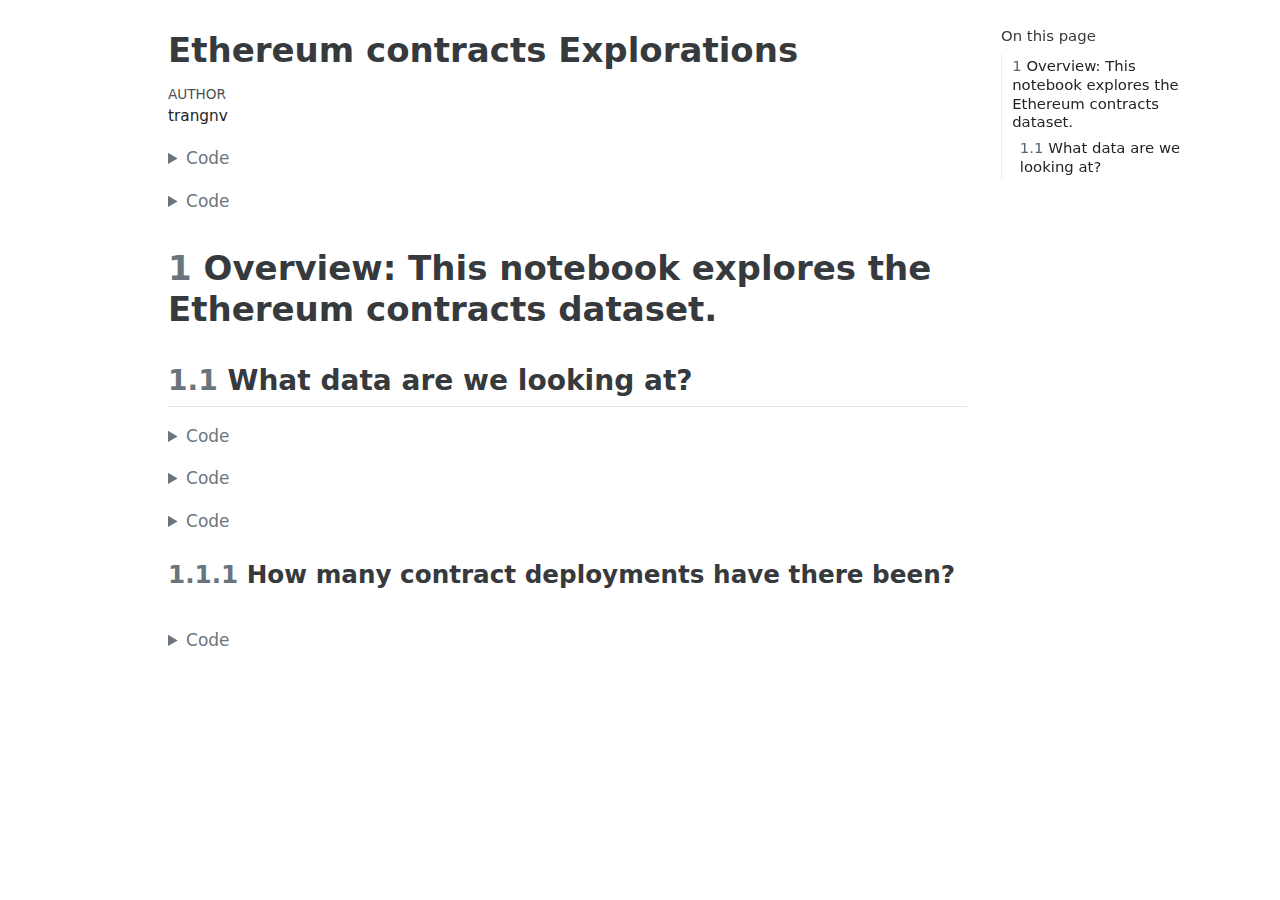
==== notebooks/explore_ethereum_contracts.html @ 3d68c469 "Built site for gh-pages" ====
<!DOCTYPE html>
<html xmlns="http://www.w3.org/1999/xhtml" lang="en" xml:lang="en"><head>

<meta charset="utf-8">
<meta name="generator" content="quarto-1.3.302">

<meta name="viewport" content="width=device-width, initial-scale=1.0, user-scalable=yes">

<meta name="author" content="trangnv">

<title>Ethereum contracts Explorations</title>
<style>
code{white-space: pre-wrap;}
span.smallcaps{font-variant: small-caps;}
div.columns{display: flex; gap: min(4vw, 1.5em);}
div.column{flex: auto; overflow-x: auto;}
div.hanging-indent{margin-left: 1.5em; text-indent: -1.5em;}
ul.task-list{list-style: none;}
ul.task-list li input[type="checkbox"] {
  width: 0.8em;
  margin: 0 0.8em 0.2em -1em; /* quarto-specific, see https://github.com/quarto-dev/quarto-cli/issues/4556 */ 
  vertical-align: middle;
}
/* CSS for syntax highlighting */
pre > code.sourceCode { white-space: pre; position: relative; }
pre > code.sourceCode > span { display: inline-block; line-height: 1.25; }
pre > code.sourceCode > span:empty { height: 1.2em; }
.sourceCode { overflow: visible; }
code.sourceCode > span { color: inherit; text-decoration: inherit; }
div.sourceCode { margin: 1em 0; }
pre.sourceCode { margin: 0; }
@media screen {
div.sourceCode { overflow: auto; }
}
@media print {
pre > code.sourceCode { white-space: pre-wrap; }
pre > code.sourceCode > span { text-indent: -5em; padding-left: 5em; }
}
pre.numberSource code
  { counter-reset: source-line 0; }
pre.numberSource code > span
  { position: relative; left: -4em; counter-increment: source-line; }
pre.numberSource code > span > a:first-child::before
  { content: counter(source-line);
    position: relative; left: -1em; text-align: right; vertical-align: baseline;
    border: none; display: inline-block;
    -webkit-touch-callout: none; -webkit-user-select: none;
    -khtml-user-select: none; -moz-user-select: none;
    -ms-user-select: none; user-select: none;
    padding: 0 4px; width: 4em;
  }
pre.numberSource { margin-left: 3em;  padding-left: 4px; }
div.sourceCode
  {   }
@media screen {
pre > code.sourceCode > span > a:first-child::before { text-decoration: underline; }
}
</style>


<script src="../site_libs/quarto-nav/quarto-nav.js"></script>
<script src="../site_libs/clipboard/clipboard.min.js"></script>
<script src="../site_libs/quarto-search/autocomplete.umd.js"></script>
<script src="../site_libs/quarto-search/fuse.min.js"></script>
<script src="../site_libs/quarto-search/quarto-search.js"></script>
<meta name="quarto:offset" content="../">
<script src="../site_libs/quarto-html/quarto.js"></script>
<script src="../site_libs/quarto-html/popper.min.js"></script>
<script src="../site_libs/quarto-html/tippy.umd.min.js"></script>
<script src="../site_libs/quarto-html/anchor.min.js"></script>
<link href="../site_libs/quarto-html/tippy.css" rel="stylesheet">
<link href="../site_libs/quarto-html/quarto-syntax-highlighting.css" rel="stylesheet" id="quarto-text-highlighting-styles">
<script src="../site_libs/bootstrap/bootstrap.min.js"></script>
<link href="../site_libs/bootstrap/bootstrap-icons.css" rel="stylesheet">
<link href="../site_libs/bootstrap/bootstrap.min.css" rel="stylesheet" id="quarto-bootstrap" data-mode="light">
<script id="quarto-search-options" type="application/json">{
  "location": "sidebar",
  "copy-button": false,
  "collapse-after": 3,
  "panel-placement": "start",
  "type": "textbox",
  "limit": 20,
  "language": {
    "search-no-results-text": "No results",
    "search-matching-documents-text": "matching documents",
    "search-copy-link-title": "Copy link to search",
    "search-hide-matches-text": "Hide additional matches",
    "search-more-match-text": "more match in this document",
    "search-more-matches-text": "more matches in this document",
    "search-clear-button-title": "Clear",
    "search-detached-cancel-button-title": "Cancel",
    "search-submit-button-title": "Submit"
  }
}</script>


</head>

<body>

<div id="quarto-search-results"></div>
<!-- content -->
<div id="quarto-content" class="quarto-container page-columns page-rows-contents page-layout-article">
<!-- sidebar -->
<!-- margin-sidebar -->
    <div id="quarto-margin-sidebar" class="sidebar margin-sidebar">
        <nav id="TOC" role="doc-toc" class="toc-active">
    <h2 id="toc-title">On this page</h2>
   
  <ul>
  <li><a href="#overview-this-notebook-explores-the-ethereum-contracts-dataset." id="toc-overview-this-notebook-explores-the-ethereum-contracts-dataset." class="nav-link active" data-scroll-target="#overview-this-notebook-explores-the-ethereum-contracts-dataset."><span class="header-section-number">1</span> Overview: This notebook explores the Ethereum contracts dataset.</a>
  <ul class="collapse">
  <li><a href="#what-data-are-we-looking-at" id="toc-what-data-are-we-looking-at" class="nav-link" data-scroll-target="#what-data-are-we-looking-at"><span class="header-section-number">1.1</span> What data are we looking at?</a>
  <ul class="collapse">
  <li><a href="#how-many-contract-deployments-have-there-been" id="toc-how-many-contract-deployments-have-there-been" class="nav-link" data-scroll-target="#how-many-contract-deployments-have-there-been"><span class="header-section-number">1.1.1</span> How many contract deployments have there been?</a></li>
  </ul></li>
  </ul></li>
  </ul>
</nav>
    </div>
<!-- main -->
<main class="content" id="quarto-document-content">

<header id="title-block-header" class="quarto-title-block default">
<div class="quarto-title">
<h1 class="title">Ethereum contracts Explorations</h1>
</div>



<div class="quarto-title-meta">

    <div>
    <div class="quarto-title-meta-heading">Author</div>
    <div class="quarto-title-meta-contents">
             <p>trangnv </p>
          </div>
  </div>
    
  
    
  </div>
  

</header>

<div class="cell" data-executetime="{&quot;end_time&quot;:&quot;2023-03-17T08:37:40.163071Z&quot;,&quot;start_time&quot;:&quot;2023-03-17T08:37:39.574478Z&quot;}">
<details>
<summary>Code</summary>
<div class="sourceCode cell-code" id="cb1"><pre class="sourceCode python code-with-copy"><code class="sourceCode python"><span id="cb1-1"><a href="#cb1-1" aria-hidden="true" tabindex="-1"></a><span class="im">import</span> math</span>
<span id="cb1-2"><a href="#cb1-2" aria-hidden="true" tabindex="-1"></a><span class="im">import</span> os</span>
<span id="cb1-3"><a href="#cb1-3" aria-hidden="true" tabindex="-1"></a><span class="im">import</span> shutil</span>
<span id="cb1-4"><a href="#cb1-4" aria-hidden="true" tabindex="-1"></a><span class="im">import</span> subprocess</span>
<span id="cb1-5"><a href="#cb1-5" aria-hidden="true" tabindex="-1"></a><span class="im">import</span> ctc</span>
<span id="cb1-6"><a href="#cb1-6" aria-hidden="true" tabindex="-1"></a><span class="im">import</span> ctc.rpc</span>
<span id="cb1-7"><a href="#cb1-7" aria-hidden="true" tabindex="-1"></a><span class="co"># from ctc.toolbox import plot_utils</span></span>
<span id="cb1-8"><a href="#cb1-8" aria-hidden="true" tabindex="-1"></a><span class="im">import</span> polars <span class="im">as</span> pl</span>
<span id="cb1-9"><a href="#cb1-9" aria-hidden="true" tabindex="-1"></a><span class="im">import</span> matplotlib.pyplot <span class="im">as</span> plt</span>
<span id="cb1-10"><a href="#cb1-10" aria-hidden="true" tabindex="-1"></a><span class="im">import</span> toolplot</span>
<span id="cb1-11"><a href="#cb1-11" aria-hidden="true" tabindex="-1"></a><span class="im">import</span> numpy <span class="im">as</span> np</span>
<span id="cb1-12"><a href="#cb1-12" aria-hidden="true" tabindex="-1"></a><span class="im">import</span> toolstr</span></code><button title="Copy to Clipboard" class="code-copy-button"><i class="bi"></i></button></pre></div>
</details>
</div>
<div class="cell">
<details>
<summary>Code</summary>
<div class="sourceCode cell-code" id="cb2"><pre class="sourceCode python code-with-copy"><code class="sourceCode python"><span id="cb2-1"><a href="#cb2-1" aria-hidden="true" tabindex="-1"></a><span class="co"># setup environment</span></span>
<span id="cb2-2"><a href="#cb2-2" aria-hidden="true" tabindex="-1"></a>os.chdir(<span class="st">'../'</span>)</span></code><button title="Copy to Clipboard" class="code-copy-button"><i class="bi"></i></button></pre></div>
</details>
</div>
<section id="overview-this-notebook-explores-the-ethereum-contracts-dataset." class="level1" data-number="1">
<h1 data-number="1"><span class="header-section-number">1</span> Overview: This notebook explores the Ethereum contracts dataset.</h1>
<section id="what-data-are-we-looking-at" class="level2" data-number="1.1">
<h2 data-number="1.1" class="anchored" data-anchor-id="what-data-are-we-looking-at"><span class="header-section-number">1.1</span> What data are we looking at?</h2>
<div class="cell">
<details>
<summary>Code</summary>
<div class="sourceCode cell-code" id="cb3"><pre class="sourceCode python code-with-copy"><code class="sourceCode python"><span id="cb3-1"><a href="#cb3-1" aria-hidden="true" tabindex="-1"></a><span class="co"># an example `parquet` file</span></span>
<span id="cb3-2"><a href="#cb3-2" aria-hidden="true" tabindex="-1"></a>df <span class="op">=</span> pl.read_parquet(<span class="st">'datasets/ethereum_contracts/ethereum_contracts__v1_0_0__00000000_to_00999999.parquet'</span>)</span>
<span id="cb3-3"><a href="#cb3-3" aria-hidden="true" tabindex="-1"></a><span class="cf">with</span> pl.Config() <span class="im">as</span> cfg:</span>
<span id="cb3-4"><a href="#cb3-4" aria-hidden="true" tabindex="-1"></a>    <span class="co"># cfg.set_tbl_cols(-1)</span></span>
<span id="cb3-5"><a href="#cb3-5" aria-hidden="true" tabindex="-1"></a>    <span class="co"># cfg.set_tbl_width_chars(200)</span></span>
<span id="cb3-6"><a href="#cb3-6" aria-hidden="true" tabindex="-1"></a>    cfg.set_tbl_hide_dataframe_shape(<span class="va">True</span>)</span>
<span id="cb3-7"><a href="#cb3-7" aria-hidden="true" tabindex="-1"></a>    <span class="bu">print</span>(df.head())</span></code><button title="Copy to Clipboard" class="code-copy-button"><i class="bi"></i></button></pre></div>
</details>
</div>
<div class="cell" data-executetime="{&quot;end_time&quot;:&quot;2023-03-17T08:37:40.165873Z&quot;,&quot;start_time&quot;:&quot;2023-03-17T08:37:40.164035Z&quot;}">
<details>
<summary>Code</summary>
<div class="sourceCode cell-code" id="cb4"><pre class="sourceCode python code-with-copy"><code class="sourceCode python"><span id="cb4-1"><a href="#cb4-1" aria-hidden="true" tabindex="-1"></a><span class="co"># all `parquet` files</span></span>
<span id="cb4-2"><a href="#cb4-2" aria-hidden="true" tabindex="-1"></a>data_path <span class="op">=</span> <span class="st">'/Users/nvtrang/code/ethereum/paradigm-data-portal/datasets/ethereum_contracts/ethereum_contracts__v1_0_0__*.parquet'</span></span>
<span id="cb4-3"><a href="#cb4-3" aria-hidden="true" tabindex="-1"></a>data_path <span class="op">=</span> os.path.expanduser(data_path)</span>
<span id="cb4-4"><a href="#cb4-4" aria-hidden="true" tabindex="-1"></a><span class="co"># dataset = pl.scan_parquet(data_path)</span></span></code><button title="Copy to Clipboard" class="code-copy-button"><i class="bi"></i></button></pre></div>
</details>
</div>
<div class="cell">
<details>
<summary>Code</summary>
<div class="sourceCode cell-code" id="cb5"><pre class="sourceCode python code-with-copy"><code class="sourceCode python"><span id="cb5-1"><a href="#cb5-1" aria-hidden="true" tabindex="-1"></a>result <span class="op">=</span> pl.scan_parquet(data_path).select(pl.col(<span class="st">'block_number'</span>).<span class="bu">min</span>()).collect()</span>
<span id="cb5-2"><a href="#cb5-2" aria-hidden="true" tabindex="-1"></a>min_block_number <span class="op">=</span> result[<span class="st">'block_number'</span>][<span class="dv">0</span>]</span>
<span id="cb5-3"><a href="#cb5-3" aria-hidden="true" tabindex="-1"></a>min_block_number</span>
<span id="cb5-4"><a href="#cb5-4" aria-hidden="true" tabindex="-1"></a><span class="bu">print</span>(<span class="ss">f'min_block_number: </span><span class="sc">{</span>min_block_number<span class="sc">}</span><span class="ss">'</span>)</span></code><button title="Copy to Clipboard" class="code-copy-button"><i class="bi"></i></button></pre></div>
</details>
</div>
<section id="how-many-contract-deployments-have-there-been" class="level3" data-number="1.1.1">
<h3 data-number="1.1.1" class="anchored" data-anchor-id="how-many-contract-deployments-have-there-been"><span class="header-section-number">1.1.1</span> How many contract deployments have there been?</h3>
<div class="cell" data-executetime="{&quot;end_time&quot;:&quot;2023-03-17T08:37:40.337997Z&quot;,&quot;start_time&quot;:&quot;2023-03-17T08:37:40.170346Z&quot;}">
<details>
<summary>Code</summary>
<div class="sourceCode cell-code" id="cb6"><pre class="sourceCode python code-with-copy"><code class="sourceCode python"><span id="cb6-1"><a href="#cb6-1" aria-hidden="true" tabindex="-1"></a>result <span class="op">=</span> pl.scan_parquet(data_path).select(pl.col(<span class="st">'create_index'</span>).count()).collect()</span>
<span id="cb6-2"><a href="#cb6-2" aria-hidden="true" tabindex="-1"></a>n_deployments <span class="op">=</span> result[<span class="st">'create_index'</span>][<span class="dv">0</span>]</span>
<span id="cb6-3"><a href="#cb6-3" aria-hidden="true" tabindex="-1"></a></span>
<span id="cb6-4"><a href="#cb6-4" aria-hidden="true" tabindex="-1"></a>n_deployments</span></code><button title="Copy to Clipboard" class="code-copy-button"><i class="bi"></i></button></pre></div>
</details>
</div>


</section>
</section>
</section>

</main> <!-- /main -->
<script id="quarto-html-after-body" type="application/javascript">
window.document.addEventListener("DOMContentLoaded", function (event) {
  const toggleBodyColorMode = (bsSheetEl) => {
    const mode = bsSheetEl.getAttribute("data-mode");
    const bodyEl = window.document.querySelector("body");
    if (mode === "dark") {
      bodyEl.classList.add("quarto-dark");
      bodyEl.classList.remove("quarto-light");
    } else {
      bodyEl.classList.add("quarto-light");
      bodyEl.classList.remove("quarto-dark");
    }
  }
  const toggleBodyColorPrimary = () => {
    const bsSheetEl = window.document.querySelector("link#quarto-bootstrap");
    if (bsSheetEl) {
      toggleBodyColorMode(bsSheetEl);
    }
  }
  toggleBodyColorPrimary();  
  const icon = "";
  const anchorJS = new window.AnchorJS();
  anchorJS.options = {
    placement: 'right',
    icon: icon
  };
  anchorJS.add('.anchored');
  const isCodeAnnotation = (el) => {
    for (const clz of el.classList) {
      if (clz.startsWith('code-annotation-')) {                     
        return true;
      }
    }
    return false;
  }
  const clipboard = new window.ClipboardJS('.code-copy-button', {
    text: function(trigger) {
      const codeEl = trigger.previousElementSibling.cloneNode(true);
      for (const childEl of codeEl.children) {
        if (isCodeAnnotation(childEl)) {
          childEl.remove();
        }
      }
      return codeEl.innerText;
    }
  });
  clipboard.on('success', function(e) {
    // button target
    const button = e.trigger;
    // don't keep focus
    button.blur();
    // flash "checked"
    button.classList.add('code-copy-button-checked');
    var currentTitle = button.getAttribute("title");
    button.setAttribute("title", "Copied!");
    let tooltip;
    if (window.bootstrap) {
      button.setAttribute("data-bs-toggle", "tooltip");
      button.setAttribute("data-bs-placement", "left");
      button.setAttribute("data-bs-title", "Copied!");
      tooltip = new bootstrap.Tooltip(button, 
        { trigger: "manual", 
          customClass: "code-copy-button-tooltip",
          offset: [0, -8]});
      tooltip.show();    
    }
    setTimeout(function() {
      if (tooltip) {
        tooltip.hide();
        button.removeAttribute("data-bs-title");
        button.removeAttribute("data-bs-toggle");
        button.removeAttribute("data-bs-placement");
      }
      button.setAttribute("title", currentTitle);
      button.classList.remove('code-copy-button-checked');
    }, 1000);
    // clear code selection
    e.clearSelection();
  });
  function tippyHover(el, contentFn) {
    const config = {
      allowHTML: true,
      content: contentFn,
      maxWidth: 500,
      delay: 100,
      arrow: false,
      appendTo: function(el) {
          return el.parentElement;
      },
      interactive: true,
      interactiveBorder: 10,
      theme: 'quarto',
      placement: 'bottom-start'
    };
    window.tippy(el, config); 
  }
  const noterefs = window.document.querySelectorAll('a[role="doc-noteref"]');
  for (var i=0; i<noterefs.length; i++) {
    const ref = noterefs[i];
    tippyHover(ref, function() {
      // use id or data attribute instead here
      let href = ref.getAttribute('data-footnote-href') || ref.getAttribute('href');
      try { href = new URL(href).hash; } catch {}
      const id = href.replace(/^#\/?/, "");
      const note = window.document.getElementById(id);
      return note.innerHTML;
    });
  }
      let selectedAnnoteEl;
      const selectorForAnnotation = ( cell, annotation) => {
        let cellAttr = 'data-code-cell="' + cell + '"';
        let lineAttr = 'data-code-annotation="' +  annotation + '"';
        const selector = 'span[' + cellAttr + '][' + lineAttr + ']';
        return selector;
      }
      const selectCodeLines = (annoteEl) => {
        const doc = window.document;
        const targetCell = annoteEl.getAttribute("data-target-cell");
        const targetAnnotation = annoteEl.getAttribute("data-target-annotation");
        const annoteSpan = window.document.querySelector(selectorForAnnotation(targetCell, targetAnnotation));
        const lines = annoteSpan.getAttribute("data-code-lines").split(",");
        const lineIds = lines.map((line) => {
          return targetCell + "-" + line;
        })
        let top = null;
        let height = null;
        let parent = null;
        if (lineIds.length > 0) {
            //compute the position of the single el (top and bottom and make a div)
            const el = window.document.getElementById(lineIds[0]);
            top = el.offsetTop;
            height = el.offsetHeight;
            parent = el.parentElement.parentElement;
          if (lineIds.length > 1) {
            const lastEl = window.document.getElementById(lineIds[lineIds.length - 1]);
            const bottom = lastEl.offsetTop + lastEl.offsetHeight;
            height = bottom - top;
          }
          if (top !== null && height !== null && parent !== null) {
            // cook up a div (if necessary) and position it 
            let div = window.document.getElementById("code-annotation-line-highlight");
            if (div === null) {
              div = window.document.createElement("div");
              div.setAttribute("id", "code-annotation-line-highlight");
              div.style.position = 'absolute';
              parent.appendChild(div);
            }
            div.style.top = top - 2 + "px";
            div.style.height = height + 4 + "px";
            let gutterDiv = window.document.getElementById("code-annotation-line-highlight-gutter");
            if (gutterDiv === null) {
              gutterDiv = window.document.createElement("div");
              gutterDiv.setAttribute("id", "code-annotation-line-highlight-gutter");
              gutterDiv.style.position = 'absolute';
              const codeCell = window.document.getElementById(targetCell);
              const gutter = codeCell.querySelector('.code-annotation-gutter');
              gutter.appendChild(gutterDiv);
            }
            gutterDiv.style.top = top - 2 + "px";
            gutterDiv.style.height = height + 4 + "px";
          }
          selectedAnnoteEl = annoteEl;
        }
      };
      const unselectCodeLines = () => {
        const elementsIds = ["code-annotation-line-highlight", "code-annotation-line-highlight-gutter"];
        elementsIds.forEach((elId) => {
          const div = window.document.getElementById(elId);
          if (div) {
            div.remove();
          }
        });
        selectedAnnoteEl = undefined;
      };
      // Attach click handler to the DT
      const annoteDls = window.document.querySelectorAll('dt[data-target-cell]');
      for (const annoteDlNode of annoteDls) {
        annoteDlNode.addEventListener('click', (event) => {
          const clickedEl = event.target;
          if (clickedEl !== selectedAnnoteEl) {
            unselectCodeLines();
            const activeEl = window.document.querySelector('dt[data-target-cell].code-annotation-active');
            if (activeEl) {
              activeEl.classList.remove('code-annotation-active');
            }
            selectCodeLines(clickedEl);
            clickedEl.classList.add('code-annotation-active');
          } else {
            // Unselect the line
            unselectCodeLines();
            clickedEl.classList.remove('code-annotation-active');
          }
        });
      }
  const findCites = (el) => {
    const parentEl = el.parentElement;
    if (parentEl) {
      const cites = parentEl.dataset.cites;
      if (cites) {
        return {
          el,
          cites: cites.split(' ')
        };
      } else {
        return findCites(el.parentElement)
      }
    } else {
      return undefined;
    }
  };
  var bibliorefs = window.document.querySelectorAll('a[role="doc-biblioref"]');
  for (var i=0; i<bibliorefs.length; i++) {
    const ref = bibliorefs[i];
    const citeInfo = findCites(ref);
    if (citeInfo) {
      tippyHover(citeInfo.el, function() {
        var popup = window.document.createElement('div');
        citeInfo.cites.forEach(function(cite) {
          var citeDiv = window.document.createElement('div');
          citeDiv.classList.add('hanging-indent');
          citeDiv.classList.add('csl-entry');
          var biblioDiv = window.document.getElementById('ref-' + cite);
          if (biblioDiv) {
            citeDiv.innerHTML = biblioDiv.innerHTML;
          }
          popup.appendChild(citeDiv);
        });
        return popup.innerHTML;
      });
    }
  }
});
</script>
</div> <!-- /content -->



</body></html>
---- site_libs/quarto-html/tippy.css ----
.tippy-box[data-animation=fade][data-state=hidden]{opacity:0}[data-tippy-root]{max-width:calc(100vw - 10px)}.tippy-box{position:relative;background-color:#333;color:#fff;border-radius:4px;font-size:14px;line-height:1.4;white-space:normal;outline:0;transition-property:transform,visibility,opacity}.tippy-box[data-placement^=top]>.tippy-arrow{bottom:0}.tippy-box[data-placement^=top]>.tippy-arrow:before{bottom:-7px;left:0;border-width:8px 8px 0;border-top-color:initial;transform-origin:center top}.tippy-box[data-placement^=bottom]>.tippy-arrow{top:0}.tippy-box[data-placement^=bottom]>.tippy-arrow:before{top:-7px;left:0;border-width:0 8px 8px;border-bottom-color:initial;transform-origin:center bottom}.tippy-box[data-placement^=left]>.tippy-arrow{right:0}.tippy-box[data-placement^=left]>.tippy-arrow:before{border-width:8px 0 8px 8px;border-left-color:initial;right:-7px;transform-origin:center left}.tippy-box[data-placement^=right]>.tippy-arrow{left:0}.tippy-box[data-placement^=right]>.tippy-arrow:before{left:-7px;border-width:8px 8px 8px 0;border-right-color:initial;transform-origin:center right}.tippy-box[data-inertia][data-state=visible]{transition-timing-function:cubic-bezier(.54,1.5,.38,1.11)}.tippy-arrow{width:16px;height:16px;color:#333}.tippy-arrow:before{content:"";position:absolute;border-color:transparent;border-style:solid}.tippy-content{position:relative;padding:5px 9px;z-index:1}
---- site_libs/quarto-html/quarto-syntax-highlighting.css ----
/* quarto syntax highlight colors */
:root {
  --quarto-hl-ot-color: #007020;
  --quarto-hl-at-color: #7d9029;
  --quarto-hl-ss-color: #bb6688;
  --quarto-hl-an-color: #60a0b0;
  --quarto-hl-fu-color: #06287e;
  --quarto-hl-st-color: #4070a0;
  --quarto-hl-cf-color: #007020;
  --quarto-hl-op-color: #666666;
  --quarto-hl-er-color: #ff0000;
  --quarto-hl-bn-color: #40a070;
  --quarto-hl-al-color: #ff0000;
  --quarto-hl-va-color: #19177c;
  --quarto-hl-bu-color: #008000;
  --quarto-hl-ex-color: inherit;
  --quarto-hl-pp-color: #bc7a00;
  --quarto-hl-in-color: #60a0b0;
  --quarto-hl-vs-color: #4070a0;
  --quarto-hl-wa-color: #60a0b0;
  --quarto-hl-do-color: #ba2121;
  --quarto-hl-im-color: #008000;
  --quarto-hl-ch-color: #4070a0;
  --quarto-hl-dt-color: #902000;
  --quarto-hl-fl-color: #40a070;
  --quarto-hl-co-color: #60a0b0;
  --quarto-hl-cv-color: #60a0b0;
  --quarto-hl-cn-color: #880000;
  --quarto-hl-sc-color: #4070a0;
  --quarto-hl-dv-color: #40a070;
  --quarto-hl-kw-color: #007020;
}

/* other quarto variables */
:root {
  --quarto-font-monospace: SFMono-Regular, Menlo, Monaco, Consolas, "Liberation Mono", "Courier New", monospace;
}

pre > code.sourceCode > span {
  color: #007020;
  font-style: inherit;
}

code span {
  color: #007020;
  font-style: inherit;
}

code.sourceCode > span {
  color: #007020;
  font-style: inherit;
}

div.sourceCode,
div.sourceCode pre.sourceCode {
  color: #007020;
  font-style: inherit;
}

code span.ot {
  color: #007020;
  font-style: inherit;
}

code span.at {
  color: #7d9029;
  font-style: inherit;
}

code span.ss {
  color: #bb6688;
  font-style: inherit;
}

code span.an {
  color: #60a0b0;
  font-weight: bold;
  font-style: italic;
}

code span.fu {
  color: #06287e;
  font-style: inherit;
}

code span.st {
  color: #4070a0;
  font-style: inherit;
}

code span.cf {
  color: #007020;
  font-weight: bold;
  font-style: inherit;
}

code span.op {
  color: #666666;
  font-style: inherit;
}

code span.er {
  color: #ff0000;
  font-weight: bold;
  font-style: inherit;
}

code span.bn {
  color: #40a070;
  font-style: inherit;
}

code span.al {
  color: #ff0000;
  font-weight: bold;
  font-style: inherit;
}

code span.va {
  color: #19177c;
  font-style: inherit;
}

code span.bu {
  color: #008000;
  font-style: inherit;
}

code span.ex {
  font-style: inherit;
}

code span.pp {
  color: #bc7a00;
  font-style: inherit;
}

code span.in {
  color: #60a0b0;
  font-weight: bold;
  font-style: italic;
}

code span.vs {
  color: #4070a0;
  font-style: inherit;
}

code span.wa {
  color: #60a0b0;
  font-weight: bold;
  font-style: italic;
}

code span.do {
  color: #ba2121;
  font-style: italic;
}

code span.im {
  color: #008000;
  font-weight: bold;
  font-style: inherit;
}

code span.ch {
  color: #4070a0;
  font-style: inherit;
}

code span.dt {
  color: #902000;
  font-style: inherit;
}

code span.fl {
  color: #40a070;
  font-style: inherit;
}

code span.co {
  color: #60a0b0;
  font-style: italic;
}

code span.cv {
  color: #60a0b0;
  font-weight: bold;
  font-style: italic;
}

code span.cn {
  color: #880000;
  font-style: inherit;
}

code span.sc {
  color: #4070a0;
  font-style: inherit;
}

code span.dv {
  color: #40a070;
  font-style: inherit;
}

code span.kw {
  color: #007020;
  font-weight: bold;
  font-style: inherit;
}

.prevent-inlining {
  content: "</";
}

/*# sourceMappingURL=debc5d5d77c3f9108843748ff7464032.css.map */
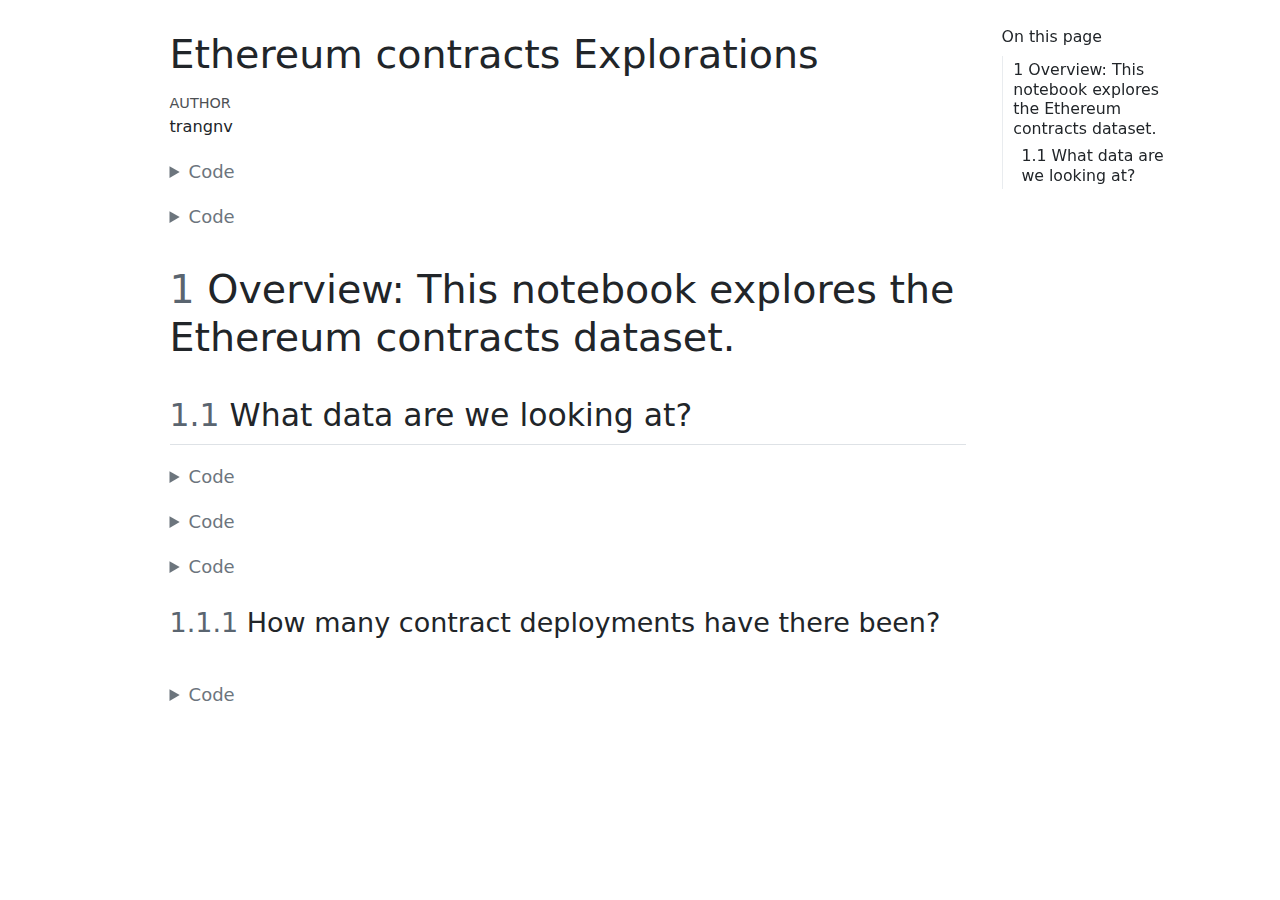
==== commit 595fa2f9: "Built site for gh-pages" ====
--- a/notebooks/explore_ethereum_contracts.html
+++ b/notebooks/explore_ethereum_contracts.html
@@ -2,7 +2,7 @@
 <html xmlns="http://www.w3.org/1999/xhtml" lang="en" xml:lang="en"><head>
 
 <meta charset="utf-8">
-<meta name="generator" content="quarto-1.3.302">
+<meta name="generator" content="quarto-1.2.475">
 
 <meta name="viewport" content="width=device-width, initial-scale=1.0, user-scalable=yes">
 
@@ -18,10 +18,9 @@
 ul.task-list{list-style: none;}
 ul.task-list li input[type="checkbox"] {
   width: 0.8em;
-  margin: 0 0.8em 0.2em -1em; /* quarto-specific, see https://github.com/quarto-dev/quarto-cli/issues/4556 */ 
+  margin: 0 0.8em 0.2em -1.6em;
   vertical-align: middle;
 }
-/* CSS for syntax highlighting */
 pre > code.sourceCode { white-space: pre; position: relative; }
 pre > code.sourceCode > span { display: inline-block; line-height: 1.25; }
 pre > code.sourceCode > span:empty { height: 1.2em; }
@@ -48,13 +47,43 @@
     -khtml-user-select: none; -moz-user-select: none;
     -ms-user-select: none; user-select: none;
     padding: 0 4px; width: 4em;
-  }
-pre.numberSource { margin-left: 3em;  padding-left: 4px; }
+    color: #aaaaaa;
+  }
+pre.numberSource { margin-left: 3em; border-left: 1px solid #aaaaaa;  padding-left: 4px; }
 div.sourceCode
   {   }
 @media screen {
 pre > code.sourceCode > span > a:first-child::before { text-decoration: underline; }
 }
+code span.al { color: #ff0000; font-weight: bold; } /* Alert */
+code span.an { color: #60a0b0; font-weight: bold; font-style: italic; } /* Annotation */
+code span.at { color: #7d9029; } /* Attribute */
+code span.bn { color: #40a070; } /* BaseN */
+code span.bu { color: #008000; } /* BuiltIn */
+code span.cf { color: #007020; font-weight: bold; } /* ControlFlow */
+code span.ch { color: #4070a0; } /* Char */
+code span.cn { color: #880000; } /* Constant */
+code span.co { color: #60a0b0; font-style: italic; } /* Comment */
+code span.cv { color: #60a0b0; font-weight: bold; font-style: italic; } /* CommentVar */
+code span.do { color: #ba2121; font-style: italic; } /* Documentation */
+code span.dt { color: #902000; } /* DataType */
+code span.dv { color: #40a070; } /* DecVal */
+code span.er { color: #ff0000; font-weight: bold; } /* Error */
+code span.ex { } /* Extension */
+code span.fl { color: #40a070; } /* Float */
+code span.fu { color: #06287e; } /* Function */
+code span.im { color: #008000; font-weight: bold; } /* Import */
+code span.in { color: #60a0b0; font-weight: bold; font-style: italic; } /* Information */
+code span.kw { color: #007020; font-weight: bold; } /* Keyword */
+code span.op { color: #666666; } /* Operator */
+code span.ot { color: #007020; } /* Other */
+code span.pp { color: #bc7a00; } /* Preprocessor */
+code span.sc { color: #4070a0; } /* SpecialChar */
+code span.ss { color: #bb6688; } /* SpecialString */
+code span.st { color: #4070a0; } /* String */
+code span.va { color: #19177c; } /* Variable */
+code span.vs { color: #4070a0; } /* VerbatimString */
+code span.wa { color: #60a0b0; font-weight: bold; font-style: italic; } /* Warning */
 </style>
 
 
@@ -108,11 +137,11 @@
     <h2 id="toc-title">On this page</h2>
    
   <ul>
-  <li><a href="#overview-this-notebook-explores-the-ethereum-contracts-dataset." id="toc-overview-this-notebook-explores-the-ethereum-contracts-dataset." class="nav-link active" data-scroll-target="#overview-this-notebook-explores-the-ethereum-contracts-dataset."><span class="header-section-number">1</span> Overview: This notebook explores the Ethereum contracts dataset.</a>
+  <li><a href="#overview-this-notebook-explores-the-ethereum-contracts-dataset." id="toc-overview-this-notebook-explores-the-ethereum-contracts-dataset." class="nav-link active" data-scroll-target="#overview-this-notebook-explores-the-ethereum-contracts-dataset."><span class="toc-section-number">1</span>  Overview: This notebook explores the Ethereum contracts dataset.</a>
   <ul class="collapse">
-  <li><a href="#what-data-are-we-looking-at" id="toc-what-data-are-we-looking-at" class="nav-link" data-scroll-target="#what-data-are-we-looking-at"><span class="header-section-number">1.1</span> What data are we looking at?</a>
+  <li><a href="#what-data-are-we-looking-at" id="toc-what-data-are-we-looking-at" class="nav-link" data-scroll-target="#what-data-are-we-looking-at"><span class="toc-section-number">1.1</span>  What data are we looking at?</a>
   <ul class="collapse">
-  <li><a href="#how-many-contract-deployments-have-there-been" id="toc-how-many-contract-deployments-have-there-been" class="nav-link" data-scroll-target="#how-many-contract-deployments-have-there-been"><span class="header-section-number">1.1.1</span> How many contract deployments have there been?</a></li>
+  <li><a href="#how-many-contract-deployments-have-there-been" id="toc-how-many-contract-deployments-have-there-been" class="nav-link" data-scroll-target="#how-many-contract-deployments-have-there-been"><span class="toc-section-number">1.1.1</span>  How many contract deployments have there been?</a></li>
   </ul></li>
   </ul></li>
   </ul>
@@ -247,23 +276,9 @@
     icon: icon
   };
   anchorJS.add('.anchored');
-  const isCodeAnnotation = (el) => {
-    for (const clz of el.classList) {
-      if (clz.startsWith('code-annotation-')) {                     
-        return true;
-      }
-    }
-    return false;
-  }
   const clipboard = new window.ClipboardJS('.code-copy-button', {
-    text: function(trigger) {
-      const codeEl = trigger.previousElementSibling.cloneNode(true);
-      for (const childEl of codeEl.children) {
-        if (isCodeAnnotation(childEl)) {
-          childEl.remove();
-        }
-      }
-      return codeEl.innerText;
+    target: function(trigger) {
+      return trigger.previousElementSibling;
     }
   });
   clipboard.on('success', function(e) {
@@ -328,92 +343,6 @@
       return note.innerHTML;
     });
   }
-      let selectedAnnoteEl;
-      const selectorForAnnotation = ( cell, annotation) => {
-        let cellAttr = 'data-code-cell="' + cell + '"';
-        let lineAttr = 'data-code-annotation="' +  annotation + '"';
-        const selector = 'span[' + cellAttr + '][' + lineAttr + ']';
-        return selector;
-      }
-      const selectCodeLines = (annoteEl) => {
-        const doc = window.document;
-        const targetCell = annoteEl.getAttribute("data-target-cell");
-        const targetAnnotation = annoteEl.getAttribute("data-target-annotation");
-        const annoteSpan = window.document.querySelector(selectorForAnnotation(targetCell, targetAnnotation));
-        const lines = annoteSpan.getAttribute("data-code-lines").split(",");
-        const lineIds = lines.map((line) => {
-          return targetCell + "-" + line;
-        })
-        let top = null;
-        let height = null;
-        let parent = null;
-        if (lineIds.length > 0) {
-            //compute the position of the single el (top and bottom and make a div)
-            const el = window.document.getElementById(lineIds[0]);
-            top = el.offsetTop;
-            height = el.offsetHeight;
-            parent = el.parentElement.parentElement;
-          if (lineIds.length > 1) {
-            const lastEl = window.document.getElementById(lineIds[lineIds.length - 1]);
-            const bottom = lastEl.offsetTop + lastEl.offsetHeight;
-            height = bottom - top;
-          }
-          if (top !== null && height !== null && parent !== null) {
-            // cook up a div (if necessary) and position it 
-            let div = window.document.getElementById("code-annotation-line-highlight");
-            if (div === null) {
-              div = window.document.createElement("div");
-              div.setAttribute("id", "code-annotation-line-highlight");
-              div.style.position = 'absolute';
-              parent.appendChild(div);
-            }
-            div.style.top = top - 2 + "px";
-            div.style.height = height + 4 + "px";
-            let gutterDiv = window.document.getElementById("code-annotation-line-highlight-gutter");
-            if (gutterDiv === null) {
-              gutterDiv = window.document.createElement("div");
-              gutterDiv.setAttribute("id", "code-annotation-line-highlight-gutter");
-              gutterDiv.style.position = 'absolute';
-              const codeCell = window.document.getElementById(targetCell);
-              const gutter = codeCell.querySelector('.code-annotation-gutter');
-              gutter.appendChild(gutterDiv);
-            }
-            gutterDiv.style.top = top - 2 + "px";
-            gutterDiv.style.height = height + 4 + "px";
-          }
-          selectedAnnoteEl = annoteEl;
-        }
-      };
-      const unselectCodeLines = () => {
-        const elementsIds = ["code-annotation-line-highlight", "code-annotation-line-highlight-gutter"];
-        elementsIds.forEach((elId) => {
-          const div = window.document.getElementById(elId);
-          if (div) {
-            div.remove();
-          }
-        });
-        selectedAnnoteEl = undefined;
-      };
-      // Attach click handler to the DT
-      const annoteDls = window.document.querySelectorAll('dt[data-target-cell]');
-      for (const annoteDlNode of annoteDls) {
-        annoteDlNode.addEventListener('click', (event) => {
-          const clickedEl = event.target;
-          if (clickedEl !== selectedAnnoteEl) {
-            unselectCodeLines();
-            const activeEl = window.document.querySelector('dt[data-target-cell].code-annotation-active');
-            if (activeEl) {
-              activeEl.classList.remove('code-annotation-active');
-            }
-            selectCodeLines(clickedEl);
-            clickedEl.classList.add('code-annotation-active');
-          } else {
-            // Unselect the line
-            unselectCodeLines();
-            clickedEl.classList.remove('code-annotation-active');
-          }
-        });
-      }
   const findCites = (el) => {
     const parentEl = el.parentElement;
     if (parentEl) {
--- a/site_libs/quarto-html/quarto-syntax-highlighting.css
+++ b/site_libs/quarto-html/quarto-syntax-highlighting.css
@@ -12,14 +12,14 @@
   --quarto-hl-bn-color: #40a070;
   --quarto-hl-al-color: #ff0000;
   --quarto-hl-va-color: #19177c;
-  --quarto-hl-bu-color: #008000;
+  --quarto-hl-bu-color: inherit;
   --quarto-hl-ex-color: inherit;
   --quarto-hl-pp-color: #bc7a00;
   --quarto-hl-in-color: #60a0b0;
   --quarto-hl-vs-color: #4070a0;
   --quarto-hl-wa-color: #60a0b0;
   --quarto-hl-do-color: #ba2121;
-  --quarto-hl-im-color: #008000;
+  --quarto-hl-im-color: inherit;
   --quarto-hl-ch-color: #4070a0;
   --quarto-hl-dt-color: #902000;
   --quarto-hl-fl-color: #40a070;
@@ -36,40 +36,16 @@
   --quarto-font-monospace: SFMono-Regular, Menlo, Monaco, Consolas, "Liberation Mono", "Courier New", monospace;
 }
 
-pre > code.sourceCode > span {
-  color: #007020;
-  font-style: inherit;
-}
-
-code span {
-  color: #007020;
-  font-style: inherit;
-}
-
-code.sourceCode > span {
-  color: #007020;
-  font-style: inherit;
-}
-
-div.sourceCode,
-div.sourceCode pre.sourceCode {
-  color: #007020;
-  font-style: inherit;
-}
-
 code span.ot {
   color: #007020;
-  font-style: inherit;
 }
 
 code span.at {
   color: #7d9029;
-  font-style: inherit;
 }
 
 code span.ss {
   color: #bb6688;
-  font-style: inherit;
 }
 
 code span.an {
@@ -80,59 +56,41 @@
 
 code span.fu {
   color: #06287e;
-  font-style: inherit;
 }
 
 code span.st {
   color: #4070a0;
-  font-style: inherit;
 }
 
 code span.cf {
   color: #007020;
   font-weight: bold;
-  font-style: inherit;
 }
 
 code span.op {
   color: #666666;
-  font-style: inherit;
 }
 
 code span.er {
   color: #ff0000;
   font-weight: bold;
-  font-style: inherit;
 }
 
 code span.bn {
   color: #40a070;
-  font-style: inherit;
 }
 
 code span.al {
   color: #ff0000;
   font-weight: bold;
-  font-style: inherit;
 }
 
 code span.va {
   color: #19177c;
-  font-style: inherit;
-}
-
-code span.bu {
-  color: #008000;
-  font-style: inherit;
-}
-
-code span.ex {
-  font-style: inherit;
 }
 
 code span.pp {
   color: #bc7a00;
-  font-style: inherit;
 }
 
 code span.in {
@@ -143,7 +101,6 @@
 
 code span.vs {
   color: #4070a0;
-  font-style: inherit;
 }
 
 code span.wa {
@@ -157,25 +114,16 @@
   font-style: italic;
 }
 
-code span.im {
-  color: #008000;
-  font-weight: bold;
-  font-style: inherit;
-}
-
 code span.ch {
   color: #4070a0;
-  font-style: inherit;
 }
 
 code span.dt {
   color: #902000;
-  font-style: inherit;
 }
 
 code span.fl {
   color: #40a070;
-  font-style: inherit;
 }
 
 code span.co {
@@ -191,23 +139,19 @@
 
 code span.cn {
   color: #880000;
-  font-style: inherit;
 }
 
 code span.sc {
   color: #4070a0;
-  font-style: inherit;
 }
 
 code span.dv {
   color: #40a070;
-  font-style: inherit;
 }
 
 code span.kw {
   color: #007020;
   font-weight: bold;
-  font-style: inherit;
 }
 
 .prevent-inlining {
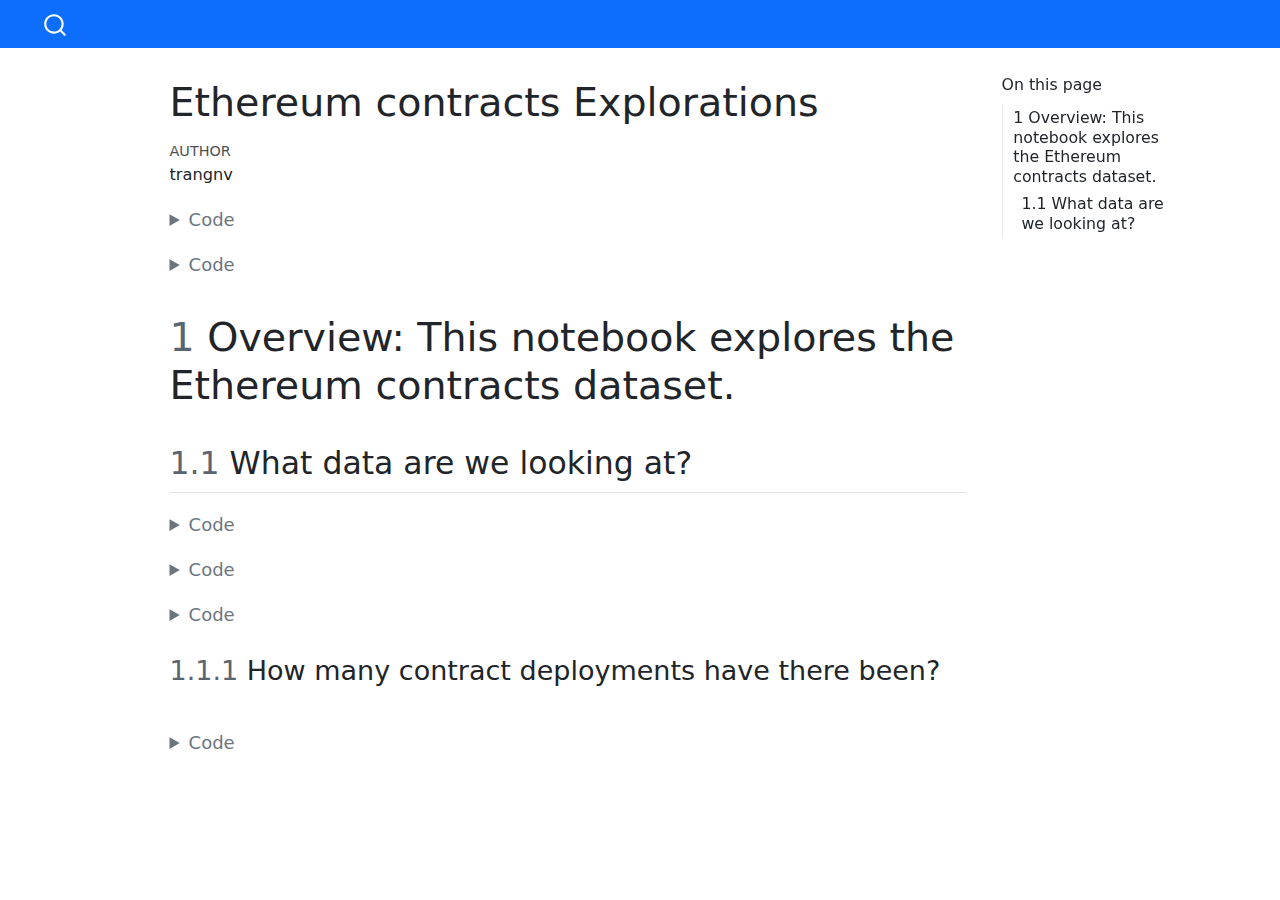
==== commit 82479aac: "Built site for gh-pages" ====
--- a/notebooks/explore_ethereum_contracts.html
+++ b/notebooks/explore_ethereum_contracts.html
@@ -88,6 +88,7 @@
 
 
 <script src="../site_libs/quarto-nav/quarto-nav.js"></script>
+<script src="../site_libs/quarto-nav/headroom.min.js"></script>
 <script src="../site_libs/clipboard/clipboard.min.js"></script>
 <script src="../site_libs/quarto-search/autocomplete.umd.js"></script>
 <script src="../site_libs/quarto-search/fuse.min.js"></script>
@@ -103,11 +104,11 @@
 <link href="../site_libs/bootstrap/bootstrap-icons.css" rel="stylesheet">
 <link href="../site_libs/bootstrap/bootstrap.min.css" rel="stylesheet" id="quarto-bootstrap" data-mode="light">
 <script id="quarto-search-options" type="application/json">{
-  "location": "sidebar",
+  "location": "navbar",
   "copy-button": false,
   "collapse-after": 3,
-  "panel-placement": "start",
-  "type": "textbox",
+  "panel-placement": "end",
+  "type": "overlay",
   "limit": 20,
   "language": {
     "search-no-results-text": "No results",
@@ -125,11 +126,18 @@
 
 </head>
 
-<body>
+<body class="nav-fixed">
 
 <div id="quarto-search-results"></div>
+  <header id="quarto-header" class="headroom fixed-top">
+    <nav class="navbar navbar-expand-lg navbar-dark ">
+      <div class="navbar-container container-fluid">
+          <div id="quarto-search" class="" title="Search"></div>
+      </div> <!-- /container-fluid -->
+    </nav>
+</header>
 <!-- content -->
-<div id="quarto-content" class="quarto-container page-columns page-rows-contents page-layout-article">
+<div id="quarto-content" class="quarto-container page-columns page-rows-contents page-layout-article page-navbar">
 <!-- sidebar -->
 <!-- margin-sidebar -->
     <div id="quarto-margin-sidebar" class="sidebar margin-sidebar">
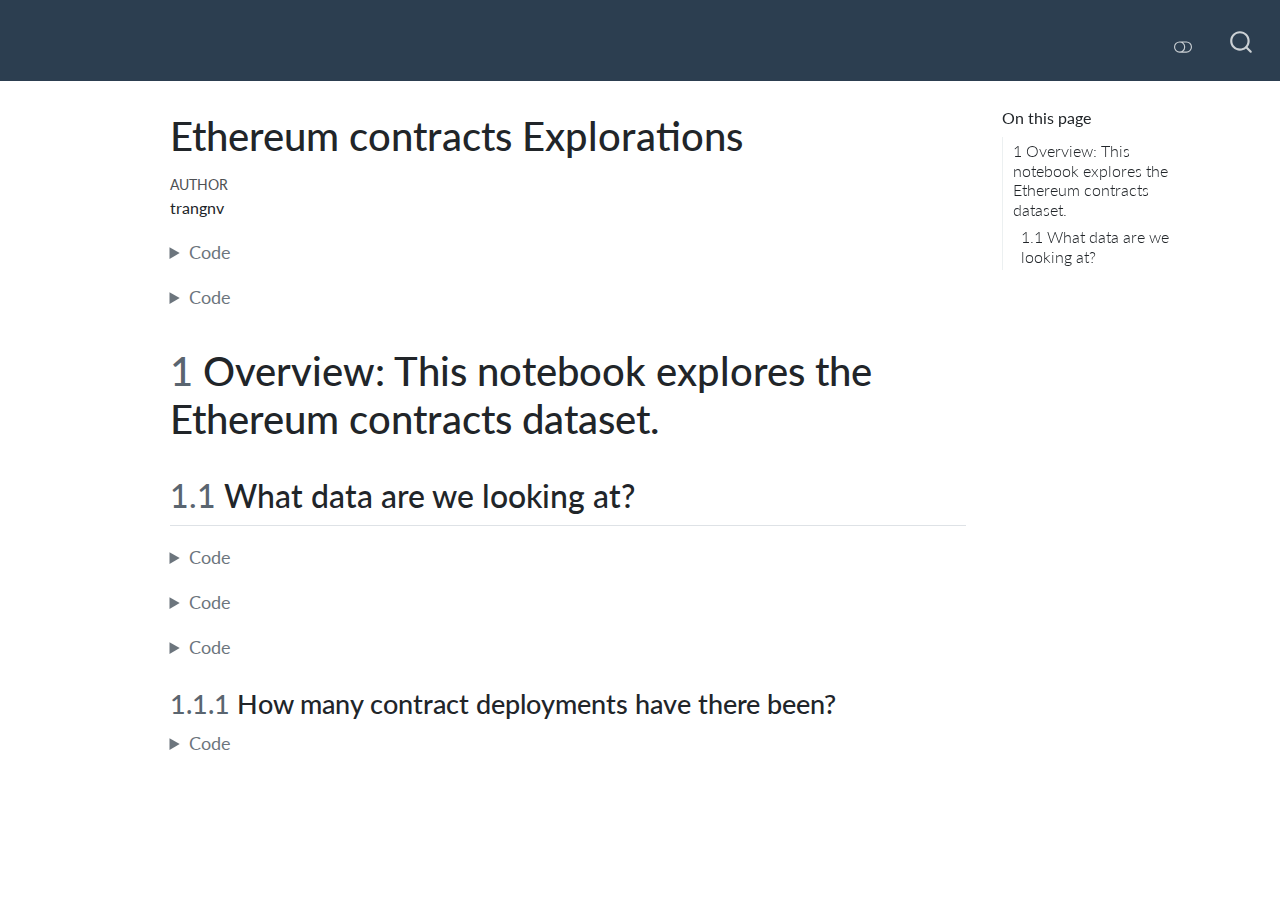
==== commit c58fbac8: "Built site for gh-pages" ====
--- a/notebooks/explore_ethereum_contracts.html
+++ b/notebooks/explore_ethereum_contracts.html
@@ -99,10 +99,12 @@
 <script src="../site_libs/quarto-html/tippy.umd.min.js"></script>
 <script src="../site_libs/quarto-html/anchor.min.js"></script>
 <link href="../site_libs/quarto-html/tippy.css" rel="stylesheet">
-<link href="../site_libs/quarto-html/quarto-syntax-highlighting.css" rel="stylesheet" id="quarto-text-highlighting-styles">
+<link href="../site_libs/quarto-html/quarto-syntax-highlighting.css" rel="stylesheet" class="quarto-color-scheme" id="quarto-text-highlighting-styles">
+<link href="../site_libs/quarto-html/quarto-syntax-highlighting-dark.css" rel="prefetch" class="quarto-color-scheme quarto-color-alternate" id="quarto-text-highlighting-styles">
 <script src="../site_libs/bootstrap/bootstrap.min.js"></script>
 <link href="../site_libs/bootstrap/bootstrap-icons.css" rel="stylesheet">
-<link href="../site_libs/bootstrap/bootstrap.min.css" rel="stylesheet" id="quarto-bootstrap" data-mode="light">
+<link href="../site_libs/bootstrap/bootstrap.min.css" rel="stylesheet" class="quarto-color-scheme" id="quarto-bootstrap" data-mode="light">
+<link href="../site_libs/bootstrap/bootstrap-dark.min.css" rel="prefetch" class="quarto-color-scheme quarto-color-alternate" id="quarto-bootstrap" data-mode="dark">
 <script id="quarto-search-options" type="application/json">{
   "location": "navbar",
   "copy-button": false,
@@ -132,6 +134,9 @@
   <header id="quarto-header" class="headroom fixed-top">
     <nav class="navbar navbar-expand-lg navbar-dark ">
       <div class="navbar-container container-fluid">
+          <div class="quarto-toggle-container ms-auto">
+              <a href="" class="quarto-color-scheme-toggle nav-link" onclick="window.quartoToggleColorScheme(); return false;" title="Toggle dark mode"><i class="bi"></i></a>
+          </div>
           <div id="quarto-search" class="" title="Search"></div>
       </div> <!-- /container-fluid -->
     </nav>
@@ -277,6 +282,121 @@
     }
   }
   toggleBodyColorPrimary();  
+  const disableStylesheet = (stylesheets) => {
+    for (let i=0; i < stylesheets.length; i++) {
+      const stylesheet = stylesheets[i];
+      stylesheet.rel = 'prefetch';
+    }
+  }
+  const enableStylesheet = (stylesheets) => {
+    for (let i=0; i < stylesheets.length; i++) {
+      const stylesheet = stylesheets[i];
+      stylesheet.rel = 'stylesheet';
+    }
+  }
+  const manageTransitions = (selector, allowTransitions) => {
+    const els = window.document.querySelectorAll(selector);
+    for (let i=0; i < els.length; i++) {
+      const el = els[i];
+      if (allowTransitions) {
+        el.classList.remove('notransition');
+      } else {
+        el.classList.add('notransition');
+      }
+    }
+  }
+  const toggleColorMode = (alternate) => {
+    // Switch the stylesheets
+    const alternateStylesheets = window.document.querySelectorAll('link.quarto-color-scheme.quarto-color-alternate');
+    manageTransitions('#quarto-margin-sidebar .nav-link', false);
+    if (alternate) {
+      enableStylesheet(alternateStylesheets);
+      for (const sheetNode of alternateStylesheets) {
+        if (sheetNode.id === "quarto-bootstrap") {
+          toggleBodyColorMode(sheetNode);
+        }
+      }
+    } else {
+      disableStylesheet(alternateStylesheets);
+      toggleBodyColorPrimary();
+    }
+    manageTransitions('#quarto-margin-sidebar .nav-link', true);
+    // Switch the toggles
+    const toggles = window.document.querySelectorAll('.quarto-color-scheme-toggle');
+    for (let i=0; i < toggles.length; i++) {
+      const toggle = toggles[i];
+      if (toggle) {
+        if (alternate) {
+          toggle.classList.add("alternate");     
+        } else {
+          toggle.classList.remove("alternate");
+        }
+      }
+    }
+    // Hack to workaround the fact that safari doesn't
+    // properly recolor the scrollbar when toggling (#1455)
+    if (navigator.userAgent.indexOf('Safari') > 0 && navigator.userAgent.indexOf('Chrome') == -1) {
+      manageTransitions("body", false);
+      window.scrollTo(0, 1);
+      setTimeout(() => {
+        window.scrollTo(0, 0);
+        manageTransitions("body", true);
+      }, 40);  
+    }
+  }
+  const isFileUrl = () => { 
+    return window.location.protocol === 'file:';
+  }
+  const hasAlternateSentinel = () => {  
+    let styleSentinel = getColorSchemeSentinel();
+    if (styleSentinel !== null) {
+      return styleSentinel === "alternate";
+    } else {
+      return false;
+    }
+  }
+  const setStyleSentinel = (alternate) => {
+    const value = alternate ? "alternate" : "default";
+    if (!isFileUrl()) {
+      window.localStorage.setItem("quarto-color-scheme", value);
+    } else {
+      localAlternateSentinel = value;
+    }
+  }
+  const getColorSchemeSentinel = () => {
+    if (!isFileUrl()) {
+      const storageValue = window.localStorage.getItem("quarto-color-scheme");
+      return storageValue != null ? storageValue : localAlternateSentinel;
+    } else {
+      return localAlternateSentinel;
+    }
+  }
+  let localAlternateSentinel = 'default';
+  // Dark / light mode switch
+  window.quartoToggleColorScheme = () => {
+    // Read the current dark / light value 
+    let toAlternate = !hasAlternateSentinel();
+    toggleColorMode(toAlternate);
+    setStyleSentinel(toAlternate);
+  };
+  // Ensure there is a toggle, if there isn't float one in the top right
+  if (window.document.querySelector('.quarto-color-scheme-toggle') === null) {
+    const a = window.document.createElement('a');
+    a.classList.add('top-right');
+    a.classList.add('quarto-color-scheme-toggle');
+    a.href = "";
+    a.onclick = function() { try { window.quartoToggleColorScheme(); } catch {} return false; };
+    const i = window.document.createElement("i");
+    i.classList.add('bi');
+    a.appendChild(i);
+    window.document.body.appendChild(a);
+  }
+  // Switch to dark mode if need be
+  if (hasAlternateSentinel()) {
+    toggleColorMode(true);
+  } else {
+    toggleColorMode(false);
+  }
   const icon = "";
   const anchorJS = new window.AnchorJS();
   anchorJS.options = {
--- a/site_libs/quarto-html/quarto-syntax-highlighting-dark.css
+++ b/site_libs/quarto-html/quarto-syntax-highlighting-dark.css
@@ -0,0 +1,183 @@
+/* quarto syntax highlight colors */
+:root {
+  --quarto-hl-kw-color: #5fd7ff;
+  --quarto-hl-fu-color: #cd00cd;
+  --quarto-hl-va-color: #06989a;
+  --quarto-hl-cf-color: #ffff54;
+  --quarto-hl-op-color: #b2b2b2;
+  --quarto-hl-bu-color: #87ffaf;
+  --quarto-hl-ex-color: #0095ff;
+  --quarto-hl-pp-color: #87ffaf;
+  --quarto-hl-at-color: #ffffaf;
+  --quarto-hl-ch-color: #ff5454;
+  --quarto-hl-sc-color: #0095ff;
+  --quarto-hl-st-color: #ff54ff;
+  --quarto-hl-vs-color: #ff54ff;
+  --quarto-hl-ss-color: #ff5500;
+  --quarto-hl-im-color: #ff54ff;
+  --quarto-hl-dt-color: #ffff54;
+  --quarto-hl-dv-color: #ff8b8b;
+  --quarto-hl-bn-color: #ff8b8b;
+  --quarto-hl-fl-color: #ff8b8b;
+  --quarto-hl-cn-color: #af7f00;
+  --quarto-hl-co-color: #54ffff;
+  --quarto-hl-do-color: #e0ffff;
+  --quarto-hl-an-color: #ff00ff;
+  --quarto-hl-cv-color: #0095ff;
+  --quarto-hl-re-color: #0095ff;
+  --quarto-hl-in-color: #ffaa00;
+  --quarto-hl-wa-color: #ff0000;
+  --quarto-hl-al-color: #ff0000;
+  --quarto-hl-er-color: #ff5500;
+}
+
+/* other quarto variables */
+:root {
+  --quarto-font-monospace: SFMono-Regular, Menlo, Monaco, Consolas, "Liberation Mono", "Courier New", monospace;
+}
+
+pre > code.sourceCode > span {
+  color: #b2b2b2;
+}
+
+code span {
+  color: #b2b2b2;
+}
+
+code.sourceCode > span {
+  color: #b2b2b2;
+}
+
+div.sourceCode,
+div.sourceCode pre.sourceCode {
+  color: #b2b2b2;
+}
+
+code span.kw {
+  color: #5fd7ff;
+  font-weight: bold;
+}
+
+code span.fu {
+  color: #cd00cd;
+}
+
+code span.va {
+  color: #06989a;
+}
+
+code span.cf {
+  color: #ffff54;
+  font-weight: bold;
+}
+
+code span.op {
+  color: #b2b2b2;
+}
+
+code span.bu {
+  color: #87ffaf;
+  font-weight: bold;
+}
+
+code span.ex {
+  color: #0095ff;
+  font-weight: bold;
+}
+
+code span.pp {
+  color: #87ffaf;
+}
+
+code span.at {
+  color: #ffffaf;
+}
+
+code span.ch {
+  color: #ff5454;
+}
+
+code span.sc {
+  color: #0095ff;
+}
+
+code span.st {
+  color: #ff54ff;
+}
+
+code span.vs {
+  color: #ff54ff;
+}
+
+code span.ss {
+  color: #ff5500;
+}
+
+code span.im {
+  color: #ff54ff;
+}
+
+code span.dt {
+  color: #ffff54;
+}
+
+code span.dv {
+  color: #ff8b8b;
+}
+
+code span.bn {
+  color: #ff8b8b;
+}
+
+code span.fl {
+  color: #ff8b8b;
+}
+
+code span.cn {
+  color: #af7f00;
+  font-weight: bold;
+}
+
+code span.co {
+  color: #54ffff;
+}
+
+code span.do {
+  color: #e0ffff;
+}
+
+code span.an {
+  color: #ff00ff;
+}
+
+code span.cv {
+  color: #0095ff;
+}
+
+code span.re {
+  color: #0095ff;
+}
+
+code span.in {
+  color: #ffaa00;
+}
+
+code span.wa {
+  color: #ff0000;
+}
+
+code span.al {
+  color: #ff0000;
+  font-weight: bold;
+}
+
+code span.er {
+  color: #ff5500;
+  text-decoration: underline;
+}
+
+.prevent-inlining {
+  content: "</";
+}
+
+/*# sourceMappingURL=935a306eefa94366c21e1a970dddb765.css.map */
